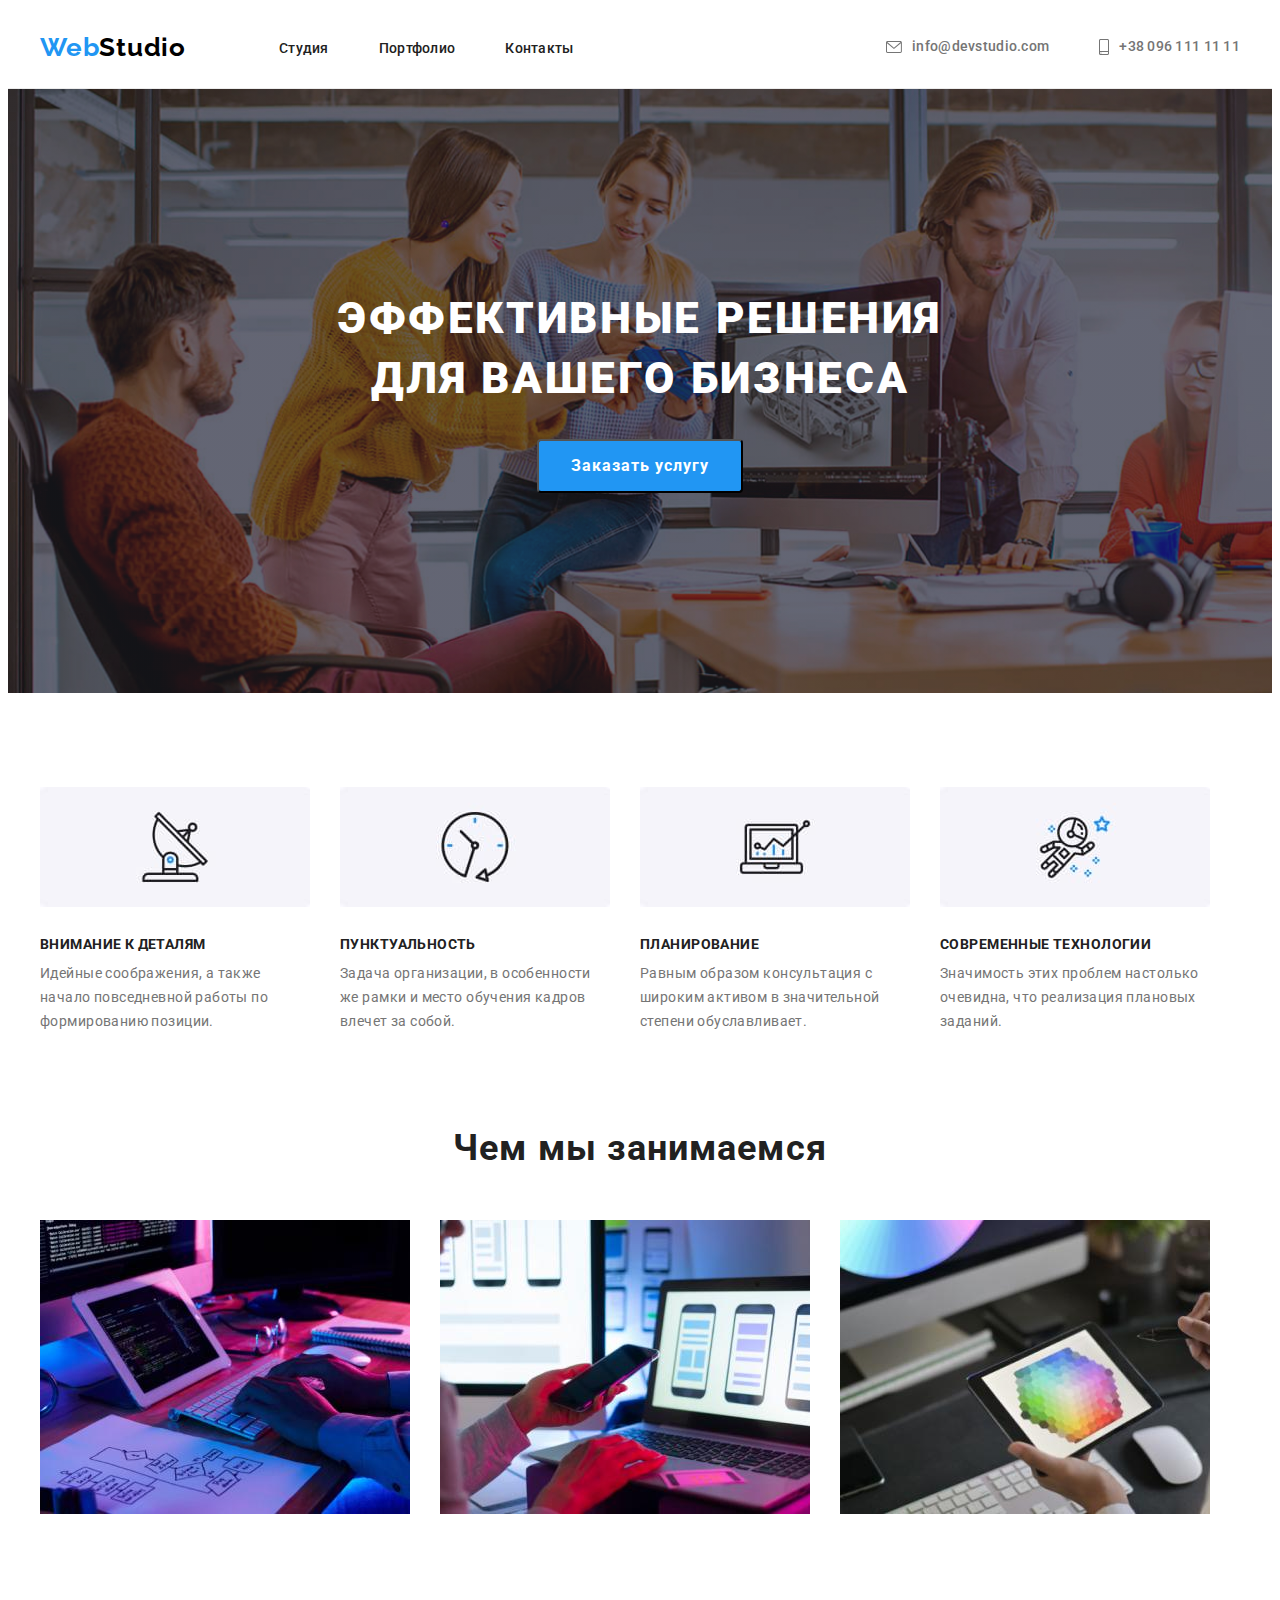
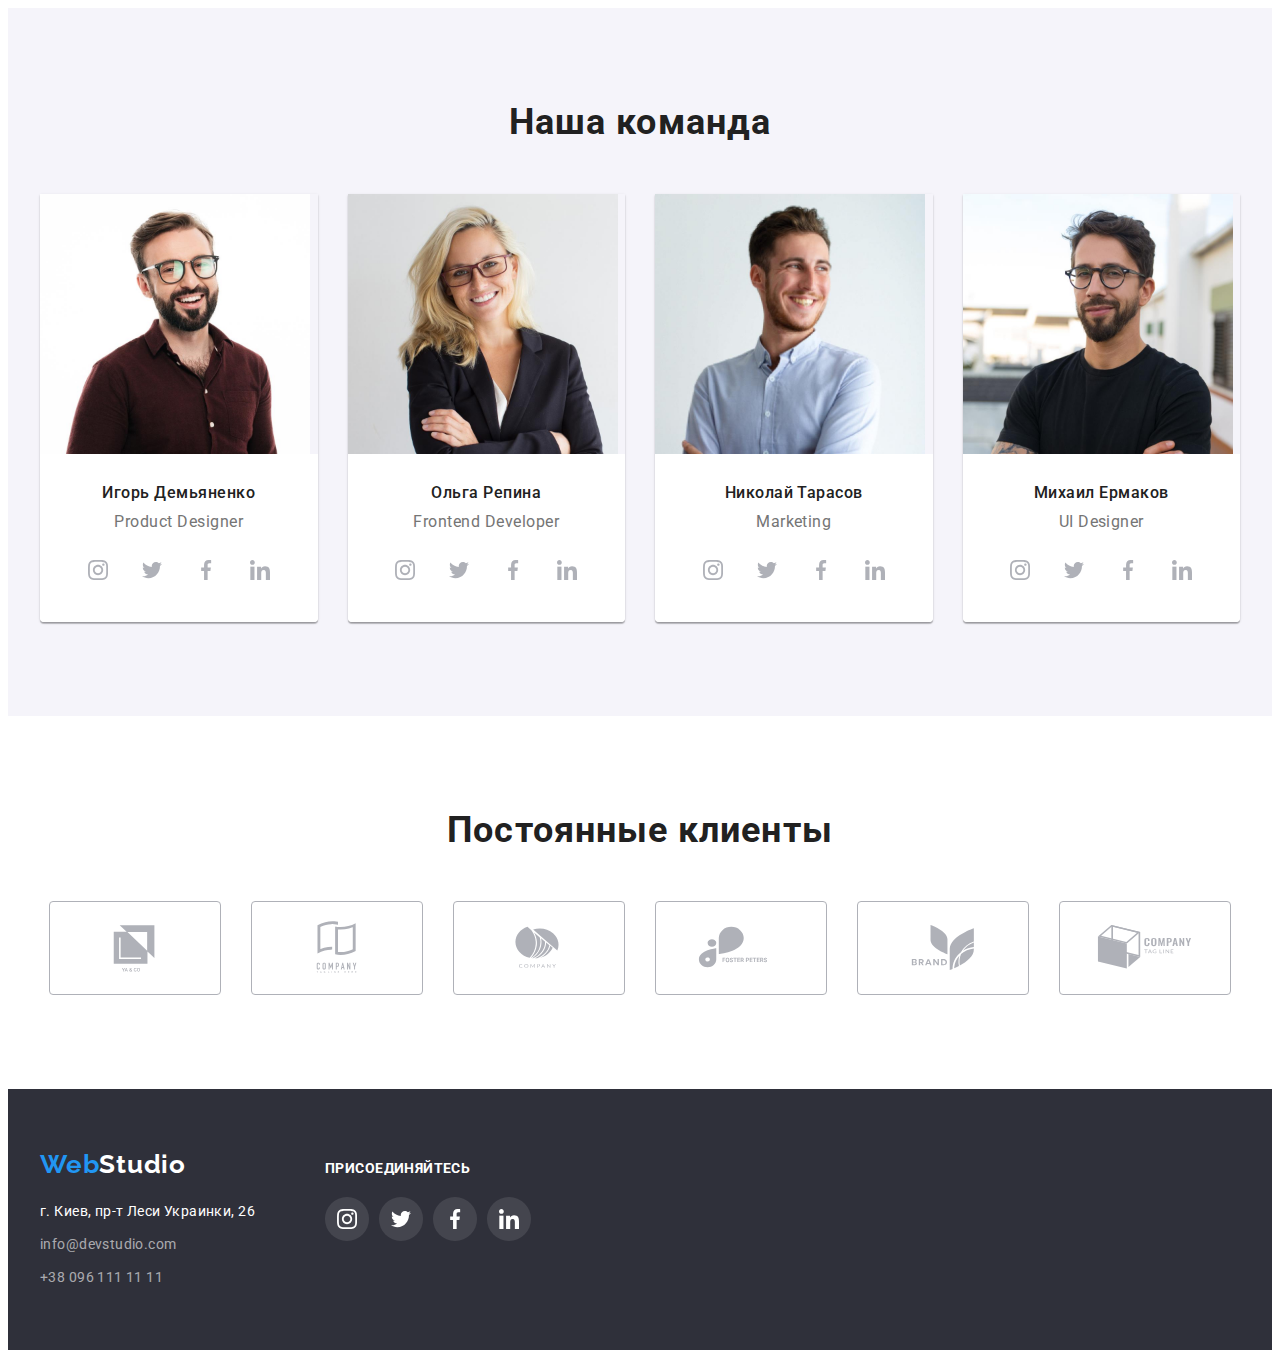
==== index.html @ 9d88af66 "hw5-start" ====
<!DOCTYPE html>
<html lang="ru">
<head>
    <meta charset="UTF-8">
    <meta http-equiv="X-UA-Compatible" content="IE=edge">
    <meta name="viewport" content="width=device-width, initial-scale=1.0">
    <link rel="preconnect" href="https://fonts.googleapis.com">
    <link rel="preconnect" href="https://fonts.gstatic.com" crossorigin>
    <link href="https://fonts.googleapis.com/css2?family=Raleway:wght@700&family=Roboto:wght@400;500;700;900&display=swap" rel="stylesheet">
    <link rel="stylesheet" href="https://cdnjs.cloudflare.com/ajax/libs/modern-normalize/1.1.0/modern-normalize.min.css" integrity="sha512-wpPYUAdjBVSE4KJnH1VR1HeZfpl1ub8YT/NKx4PuQ5NmX2tKuGu6U/JRp5y+Y8XG2tV+wKQpNHVUX03MfMFn9Q==" crossorigin="anonymous" referrerpolicy="no-referrer" />
    <link rel="stylesheet" href="./portfolio.html">
    <link rel="stylesheet" href="./css/style.css">
    <title>Document</title>
</head>
<body>
    <header class="header">
     <div class="container">
      <nav class="header-navigation">
        <a href="./index.html" class="header-logo link">Web<span class="header-logo-color">Studio</span></span></a>
        <ul class="header-list list">
            <li class="header-item"><a class="header-link link" href="./index.html">Студия</a></li>
            <li class="header-item"><a class="header-link link" href="./portfolio.html">Портфолио</a></li>
            <li class="header-item"><a class="header-link link" href="">Контакты</a></li>
        </ul>
        <div class="header-mail-tel">
        <a class="header-mail link" href="mailto:info@devstudio.com">
            <svg class="header-icon" width="16px" height="12px">
                               <use href="./images/icons.svg#icon-mail"></use>
                           </svg>info@devstudio.com</a>
        <a class="header-tel link" href="tel:+380961111111">
            <svg class="header-icon" width="10px" height="16px">
                               <use href="./images/icons.svg#icon-phone"></use>
                           </svg>+38 096 111 11 11</a>
        </div>
    </nav>   
     </div>   
    </header>
    <main>
        <section class="inform">
            <div class="container">
            <h1 class="inform-text">Эффективные решения для вашего бизнеса</h1>
            <button class="inform-botton" type="button">Заказать услугу</button>
            </div>       
        </section>
        <section class="text-content">
            <div class="container">
            <ul class="text-content-list list">
                <li class="text-content-item"><img src="./images/content1.jpg">
                    <h3 class="text-content-top">Внимание к деталям</h3>
                    <p class="text-content-text"> Идейные соображения, а также начало повседневной работы по формированию позиции.</p>
                </li>
            
                <li class="text-content-item"><img src="./images/content2.jpg">
                    <h3 class="text-content-top">Пунктуальность</h3>
                    <p class="text-content-text">Задача организации, в особенности же рамки и место обучения кадров влечет за собой.
                    </p>
                </li>
            
                <li class="text-content-item"><img src="./images/content3.jpg">
                    <h3 class="text-content-top">Планирование</h3>
                    <p class="text-content-text">Равным образом консультация с широким активом в значительной степени обуславливает.</p>
                </li>
            
                <li class="text-content-item"><img src="./images/content4.jpg">
                    <h3 class="text-content-top">Современные технологии</h3>
                    <p class="text-content-text">Значимость этих проблем настолько очевидна, что реализация плановых заданий.</p>

                </li>
            </ul>
            </div>
        </section>
        <section class="image">
            <div class="container">
            <h2 class="image-top">   Чем мы занимаемся </h2>
            <ul class="image-list list">
                <li class="image-item"><img src="./images/img.jpg" alt="картинка"  height="294" width="370" ></li>
                <li class="image-item"><img src="./images/img_1.jpg" alt="картинка" height="294" width="370"></li>
                <li class="image-item"><img src="./images/img_2.jpg" alt="картинка" height="294" width="370"></li>
            </ul>
            </div>
        </section>
        <section class="team">
            <div class="container">
            <h2 class="team-top">Наша команда</h2>
            <ul class="team-list list">
                <li class="team-item"><img class ="team-jpg" src="./images/team-1.jpg" alt="картинка" height="260" width="270">
                   <div class="team-item-border">
                    <p class="team-item-top">Игорь Демьяненко</p>
                   <p class="team-item-text">Product Designer</p>
                   <ul class="icons list">
                       <li class="icons-item"><a href="" class="icons-item-link">
                           <svg class="icons-item-icon" width="20px" height="20px">
                               <use href="./images/icons.svg#icon-instagram"></use>
                           </svg>
                       </a></li>
                       <li class="icons-item"><a href="" class="icons-item-link">
                           <svg class="icons-item-icon" width="20px" height="20px">
                               <use href="./images/icons.svg#icon-twitter"></use>
                           </svg>
                       </a></li>
                       <li class="icons-item"><a href="" class="icons-item-link">
                           <svg class="icons-item-icon" width="20px" height="20px">
                               <use href="./images/icons.svg#icon-facebook"></use>
                           </svg>
                       </a></li>
                       <li class="icons-item"><a href="" class="icons-item-link">
                           <svg class="icons-item-icon" width="20px" height="20px">
                               <use href="./images/icons.svg#icon-linkedin"></use>
                           </svg>
                       </a></li>
                   </ul>
                   </div>
                </li>
                <li class="team-item"><img class ="team-jpg" src="./images/team-2.jpg" alt="картинка" height="260" width="270">
                   <div class="team-item-border">
                    <p class="team-item-top">Ольга Репина</p>
                   <p class="team-item-text">Frontend Developer</p>
                   <ul class="icons list">
                       <li class="icons-item"><a href="" class="icons-item-link">
                           <svg class="icons-item-icon" width="20px" height="20px">
                               <use href="./images/icons.svg#icon-instagram"></use>
                           </svg>
                       </a></li>
                       <li class="icons-item"><a href="" class="icons-item-link">
                           <svg class="icons-item-icon" width="20px" height="20px">
                               <use href="./images/icons.svg#icon-twitter"></use>
                           </svg>
                       </a></li>
                       <li class="icons-item"><a href="" class="icons-item-link">
                           <svg class="icons-item-icon" width="20px" height="20px">
                               <use href="./images/icons.svg#icon-facebook"></use>
                           </svg>
                       </a></li>
                       <li class="icons-item"><a href="" class="icons-item-link">
                           <svg class="icons-item-icon" width="20px" height="20px">
                               <use href="./images/icons.svg#icon-linkedin"></use>
                           </svg>
                       </a></li>
                   </ul>
                   </div>
                </li>
                <li class="team-item"><img class ="team-jpg" src="./images/team-3.jpg" alt="картинка" height="260" width="270">
                  <div class="team-item-border">
                    <p class="team-item-top">Николай Тарасов</p>
                   <p class="team-item-text">Marketing</p>
                   <ul class="icons list">
                       <li class="icons-item"><a href="" class="icons-item-link">
                           <svg class="icons-item-icon" width="20px" height="20px">
                               <use href="./images/icons.svg#icon-instagram"></use>
                           </svg>
                       </a></li>
                       <li class="icons-item"><a href="" class="icons-item-link">
                           <svg class="icons-item-icon" width="20px" height="20px">
                               <use href="./images/icons.svg#icon-twitter"></use>
                           </svg>
                       </a></li>
                       <li class="icons-item"><a href="" class="icons-item-link">
                           <svg class="icons-item-icon" width="20px" height="20px">
                               <use href="./images/icons.svg#icon-facebook"></use>
                           </svg>
                       </a></li>
                       <li class="icons-item"><a href="" class="icons-item-link">
                           <svg class="icons-item-icon" width="20px" height="20px">
                               <use href="./images/icons.svg#icon-linkedin"></use>
                           </svg>
                       </a></li>
                   </ul>
                   </div>
                </li>
                <li class="team-item"><img class ="team-jpg" src="./images/team-4.jpg" alt="картинка" height="260" width="270">
                   <div class="team-item-border">
                    <p class="team-item-top">Михаил Ермаков</p>
                   <p class="team-item-text">UI Designer</p>
                   <ul class="icons list">
                       <li class="icons-item"><a href="" class="icons-item-link">
                           <svg class="icons-item-icon" width="20px" height="20px">
                               <use href="./images/icons.svg#icon-instagram"></use>
                           </svg>
                       </a></li>
                       <li class="icons-item"><a href="" class="icons-item-link">
                           <svg class="icons-item-icon" width="20px" height="20px">
                               <use href="./images/icons.svg#icon-twitter"></use>
                           </svg>
                       </a></li>
                       <li class="icons-item"><a href="" class="icons-item-link">
                           <svg class="icons-item-icon" width="20px" height="20px">
                               <use href="./images/icons.svg#icon-facebook"></use>
                           </svg>
                       </a></li>
                       <li class="icons-item"><a href="" class="icons-item-link">
                           <svg class="icons-item-icon" width="20px" height="20px">
                               <use href="./images/icons.svg#icon-linkedin"></use>
                           </svg>
                       </a></li>
                   </ul>
                   </div>
                </li>
            </ul>
            </div>
        </section>
        <section class="client">
            <div class="container">
                <h1 class="client-top">Постоянные клиенты</h1>
                <ul class=" client-list">
                    <li class="client-item list"><a href="" class="client-item-link">
                        <svg class="client-item-icon" width="106px" height="60px">
                               <use href="./images/icons.svg#icon-Logo-1"></use>
                           </svg>
                    </a>
                    </li>
                    <li class="client-item list"><a href="" class="client-item-link">
                        <svg class="client-item-icon" width="106px" height="60px">
                               <use href="./images/icons.svg#icon-Logo-2"></use>
                           </svg>
                    </a>
                    </li>
                    <li class="client-item list"><a href="" class="client-item-link">
                        <svg class="client-item-icon" width="106px" height="60px">
                               <use href="./images/icons.svg#icon-Logo-3"></use>
                           </svg>
                    </a>
                    </li>
                    <li class="client-item list"><a href="" class="client-item-link">
                        <svg class="client-item-icon" width="106px" height="60px">
                               <use href="./images/icons.svg#icon-Logo-4"></use>
                           </svg>
                    </a>
                    </li>
                    <li class="client-item list"><a href="" class="client-item-link">
                        <svg class="client-item-icon" width="106px" height="60px">
                               <use href="./images/icons.svg#icon-Logo-5"></use>
                           </svg>
                    </a>
                    </li>
                    <li class="client-item list"><a href="" class="client-item-link">
                        <svg class="client-item-icon" width="106px" height="60px">
                               <use href="./images/icons.svg#icon-Logo-6"></use>
                           </svg>
                    </a>
                    </li>
                </ul>
            </div>
        </section>

    </main>
    <footer class="footer-adress">
        <div class="container">
            <div class="footer-navigation">
            <div class="footer-navigation-item">
            <a href="./index.html" class="footer-logo link" >Web<span class="logo-color">Studio</span></a>
            <address>
                <ul class="footer-adress-list list">
                    <li class="footer-contact"><a class="footer-map link" href="https://goo.gl/maps/HKhbph1XPSzT5EP38">г. Киев, пр-т Леси Украинки, 26</a></li>
                    <li class="footer-contact"><a class="footer-mail link" href="mailto:info@devstudio.com">info@devstudio.com</a></li>
                    <li class="footer-contact"><a class="footer-tel link" href="tel:+380961111111">+38 096 111 11 11</a></li>
                </ul>
            </address>
        </div>
            <div class="footer-navigation-item">
                <p class="footer-navigation-text">ПРИСОЕДИНЯЙТЕСЬ</p>
                <ul class="footer-icon list">
               <li class="footer-icons-item"><a href="" class="footer-item-link">
                           <svg class="footer-item-icon" width="20px" height="20px">
                               <use href="./images/icons.svg#icon-instagram"></use>
                           </svg>
                       </a></li>
                <li class="footer-icons-item"><a href="" class="footer-item-link">
                           <svg class="footer-item-icon" width="20px" height="20px">
                               <use href="./images/icons.svg#icon-twitter"></use>
                           </svg>
                       </a></li>
                <li class="footer-icons-item"><a href="" class="footer-item-link">
                           <svg class="footer-item-icon" width="20px" height="20px">
                               <use href="./images/icons.svg#icon-facebook"></use>
                           </svg>
                       </a></li>
                <li class="footer-icons-item"><a href="" class="footer-item-link">
                           <svg class="footer-item-icon" width="20px" height="20px">
                               <use href="./images/icons.svg#icon-linkedin"></use>
                           </svg>
                       </a></li>                     
               </ul>
            </div>
            </div>
        </div>
    </footer>

</body>
</html>
---- css/style.css ----
:root {
  --headerc: #212121;
  --main-titlec: #ffffff;
  --bottomc: #2196f3;
  --second-bottomc: #ffffff;
  --accentc: #2196f3;
}

body {
  font-family: Roboto, sans-serif;
}

p,
h1,
h2,
h3,
h4,
h5,
h6 {
  margin: 0;
}

ul,
ol {
  margin: 0;
  padding-left: 0;
}

button {
  cursor: pointer;
}

.container {
  width: 1200px;
  padding-left: 15px;
  padding-right: 15px;
  margin: 0 auto;
}

.link {
  text-decoration: none;
}

.list {
  list-style: none;
}

img {
  display: block;
}

.visually-hidden {
  position: absolute;
  white-space: nowrap;
  width: 1px;
  height: 1px;
  overflow: hidden;
  border: 0;
  padding: 0;
  clip: rect(0 0 0 0);
  clip-path: inset(50%);
  margin: -1px;
}

/*-----------------HEADER-----------------*/

.header {
  padding-top: 24px;
  padding-bottom: 25px;

  border-bottom: 1px solid #ececec;
}

.header-list {
  display: flex;
}

.header-item:not(:last-child) {
  margin-right: 50px;
}

.header .container .header-navigation {
  display: flex;
  align-items: center;
}

.header-mail-tel {
  margin-left: auto;
  display: flex;
}

.header-icon {
  margin-right: 10px;
}

.header-logo {
  margin-right: 93px;
  font-family: Raleway;
  font-weight: 700;
  font-size: 26px;
  line-height: 1.19;
  letter-spacing: 0.03em;
  color: var(--bottomc);
}

.header-link {
  font-weight: 500;
  font-size: 14px;
  line-height: 1.14;
  letter-spacing: 0.02em;
  color: #212121;
}

.header-link:hover {
  color: var(--accentc);
}

.header-link:focus {
  color: var(--accentc);
}

.header-mail {
  display: flex;
  align-items: center;
  font-weight: 500;
  font-size: 14px;
  line-height: 1.14;
  letter-spacing: 0.02em;
  color: #757575;
  fill: currentColor;
}

.header-mail:hover {
  color: var(--accentc);
}

.header-mail:focus {
  color: var(--accentc);
}

.header-tel {
  margin-left: 50px;
  font-weight: 500;
  font-size: 14px;
  line-height: 1.14;
  letter-spacing: 0.02em;
  display: flex;
  color: #757575;
  fill: currentColor;
}

.header-tel:hover {
  color: var(--accentc);
}

.header-tel:focus {
  color: var(--accentc);
}

.header-logo-color {
  color: black;
}

/*-----------------INFORM------------------*/

.inform {
  max-width: 1600px;
  margin: 0 auto;
  padding-top: 200px;
  padding-bottom: 200px;
  background-color: #c4c4c4c4;
  background-image: linear-gradient(
      rgba(47, 48, 58, 0.4),
      rgba(47, 48, 58, 0.4)
    ),
    url(../images/bg_img.jpg);
  background-repeat: no-repeat;
  background-size: cover;
}

.inform-text {
  margin: 0 auto;
  max-width: 696px;
  margin-bottom: 30px;
  font-family: "Roboto";
  font-style: normal;
  font-weight: 900;
  font-size: 44px;
  line-height: 1.36;
  text-align: center;
  letter-spacing: 0.06em;
  text-transform: uppercase;
  color: var(--main-titlec);
}

.inform-botton {
  margin: 0 auto;
  display: block;
  border-radius: 4px;
  padding: 10px 32px;
  font-family: inherit;
  font-weight: 700;
  font-size: 16px;
  line-height: 1.87;
  cursor: pointer;
  display: flex;
  align-items: center;
  text-align: center;
  letter-spacing: 0.06em;
  background-color: var(--bottomc);
  color: var(--second-bottomc);
}

/*---------------------TEXT-CONTENT----------*/

.text-content {
  padding-top: 94px;
  padding-bottom: 94px;
}

.text-content-list {
  display: flex;
}

.text-content-item:not(:last-child) {
  margin-right: 30px;
}

.text-content-top {
  margin-top: 30px;
  margin-bottom: 10px;
  font-weight: 700;
  font-size: 14px;
  line-height: 1.14;
  letter-spacing: 0.03em;
  text-transform: uppercase;
  color: #212121;
}
.text-content-text {
  max-width: 270px;
  font-weight: 400;
  font-size: 14px;
  line-height: 1.71;
  letter-spacing: 0.03em;
  color: #757575;
}

/*---------------IMAGE-----------------------*/

.image {
  padding-bottom: 94px;
}

.image-list {
  display: flex;
}

.image-top {
  margin-bottom: 50px;
  font-weight: 700;
  font-size: 36px;
  line-height: 1.16;
  text-align: center;
  letter-spacing: 0.03em;
  color: #212121;
}

.image-item:not(:last-child) {
  margin-right: 30px;
}

/*-----------------TEAM-----------------------*/

.team {
  padding-top: 94px;
  padding-bottom: 94px;
  background-color: #f5f4fa;
}

.team-list {
  display: flex;
  margin-left: -30px;
}

.team-item-top {
  margin-bottom: 10px;
  font-weight: 500;
  font-size: 16px;
  line-height: 1.18;
  text-align: center;
  letter-spacing: 0.03em;
  color: #212121;
}

.team-top {
  margin-bottom: 50px;
  font-weight: 700;
  font-size: 36px;
  line-height: 1.16;
  text-align: center;
  letter-spacing: 0.03em;
  color: #212121;
}

.team-item {
  width: calc(100% / 4 - 30px);
  margin-left: 30px;
  box-shadow: 0px 1px 3px rgba(0, 0, 0, 0.12), 0px 1px 1px rgba(0, 0, 0, 0.14),
    0px 2px 1px rgba(0, 0, 0, 0.2);
  border-radius: 0px 0px 4px 4px;
}

.team-item-border {
  background-color: #ffffff;
  padding-bottom: 30px;
  padding-top: 30px;
  border-radius: 0px 0px 4px 4px;
}

.team-item-text {
  font-weight: 400;
  font-size: 16px;
  line-height: 1.18;
  text-align: center;
  letter-spacing: 0.03em;
  color: #757575;
  margin-bottom: 16px;
}

.icons {
  display: flex;
  justify-content: center;
}

.icons-item-link {
  width: 44px;
  height: 44px;
  background-color: #ffffff;
  border-radius: 50%;
  display: flex;
  justify-content: center;
  align-items: center;
  fill: #afb1b8;
}

.icons-item-link:hover {
  background-color: #2196f3;
  fill: #ffffff;
}

.icons-item-link:focus {
  background-color: #2196f3;
  fill: #ffffff;
}

.icons-item:not(:first-child) {
  margin-left: 10px;
}

/*-------------------NAVIGATION------------------*/

.navigation {
  padding-top: 94px;
  padding-bottom: 94px;
}

.image-content {
  margin-top: 50px;
}

.image-content-top {
  margin-bottom: 4px;
}

.navigation-button {
  padding: 6px 22px;
  font-family: "Roboto";
  font-style: normal;
  font-weight: 500;
  font-size: 16px;
  line-height: 1.62;
  text-align: center;
  letter-spacing: 0.03em;
  background: #f5f4fa;
  border-radius: 4px;
  cursor: pointer;
  border-color: transparent;
}

.navigation-button:hover {
  color: var(--second-bottomc);
  background-color: var(--bottomc);
  box-shadow: 0px 3px 1px rgba(0, 0, 0, 0.1), 0px 1px 2px rgba(0, 0, 0, 0.08),
    0px 2px 2px rgba(0, 0, 0, 0.12);
  border-radius: 4px;
}

.navigation-button:focus {
  color: var(--second-bottomc);
  background-color: var(--bottomc);
}

.navigation-list {
  display: flex;
  justify-content: center;
}

.navigation-item:not(:last-child) {
  margin-right: 8px;
}

/*----------------IMAGE-CONTENT---------------*/

.image-content-top {
  font-weight: 700;
  font-size: 18px;
  line-height: 2;
  letter-spacing: 0.06em;
  color: #212121;
}

.image-content-text {
  font-weight: 400;
  font-size: 16px;
  line-height: 1.88;
  letter-spacing: 0.03em;
  color: #757575;
}

.image-content-list {
  display: flex;
  flex-wrap: wrap;
  margin-left: -30px;
  margin-bottom: -30px;
}

.image-content-item {
  width: calc(100% / 3 - 30px);
  margin-left: 30px;
  margin-bottom: 30px;
}

.image-boreder {
  padding: 20px;
  background: #ffffff;
  border: 1px solid #eeeeee;
  box-sizing: border-box;
}

.image-content-item:hover {
  box-shadow: 0px 1px 1px rgba(0, 0, 0, 0.12), 0px 4px 4px rgba(0, 0, 0, 0.06),
    1px 4px 6px rgba(0, 0, 0, 0.16);
}

/*---------------CLIENT-------------------------*/

.client {
  padding-top: 94px;
  padding-bottom: 94px;
}
.client-top {
  font-weight: 700;
  font-size: 36px;
  line-height: 1.16;
  text-align: center;
  letter-spacing: 0.03em;
  color: #212121;
  margin-bottom: 50px;
}

.client-list {
  display: flex;
  justify-content: center;
}

.client-item-link {
  border: 1px solid #afb1b8;
  border-radius: 4px;
  width: 170px;
  height: 92px;
  display: flex;
  justify-content: center;
  align-items: center;
  fill: #afb1b8;
}

.client-item:not(:last-child) {
  margin-right: 30px;
}

.client-item-link:hover {
  fill: #2196f3;
  border-color: #2196f3;
}

.client-item-link:focus {
  fill: #2196f3;
  border-color: #2196f3;
}
/*---------------FOOTER------------------*/

.footer-adress {
  margin: 0 auto;
  padding-top: 60px;
  padding-bottom: 60px;
  width: 100%;
  left: 0px;
  top: 1628px;
  background: #2f303a;
}

.footer-adress-list {
  margin-top: 20px;
}

.footer-logo {
  font-family: Raleway;
  font-weight: 700;
  font-size: 26px;
  line-height: 1.19;
  letter-spacing: 0.03em;
  color: #2196f3;
}

.footer-map {
  font-style: normal;
  font-size: 14px;
  line-height: 1.71;
  letter-spacing: 0.03em;
  color: #ffffff;
}

.footer-mail {
  font-style: normal;
  font-size: 14px;
  line-height: 1.71;
  letter-spacing: 0.03em;
  color: rgba(255, 255, 255, 0.6);
}

.footer-tel {
  font-style: normal;
  font-size: 14px;
  line-height: 1.71;
  letter-spacing: 0.03em;
  color: rgba(255, 255, 255, 0.6);
}

.footer-contact:not(:last-child) {
  margin-bottom: 9px;
}

.footer-map:hover {
  color: var(--accentc);
}

.footer-map:focus {
  color: var(--accentc);
}

.footer-mail:hover {
  color: var(--accentc);
}

.footer-mail:focus {
  color: var(--accentc);
}

.footer-tel:hover {
  color: var(--accentc);
}

.footer-tel:focus {
  color: var(--accentc);
}

.logo-color {
  color: #ffffff;
}

.footer-navigation {
  display: flex;
}

.footer-navigation-item:not(:last-child) {
  margin-right: 70px;
}

.footer-navigation-text {
  margin-top: 12px;
  font-weight: 700;
  font-size: 14px;
  line-height: 1.14;
  letter-spacing: 0.03em;
  text-transform: uppercase;
  margin-bottom: 20px;
  color: #ffffff;
}

.footer-icon {
  display: flex;
}

.footer-icons-item:not(:last-child) {
  margin-right: 10px;
}
.footer-item-link {
  width: 44px;
  height: 44px;
  background-image: linear-gradient(
    rgba(255, 255, 255, 0.1),
    rgba(255, 255, 255, 0.1)
  );
  border-radius: 50%;
  display: flex;
  justify-content: center;
  align-items: center;
  fill: #ffffff;
}

.footer-icons-item {
  border-radius: 50%;
}

.footer-item-link:hover {
  background-color: #2196f3;
}

.footer-item-link:focus {
  background-color: #2196f3;
}
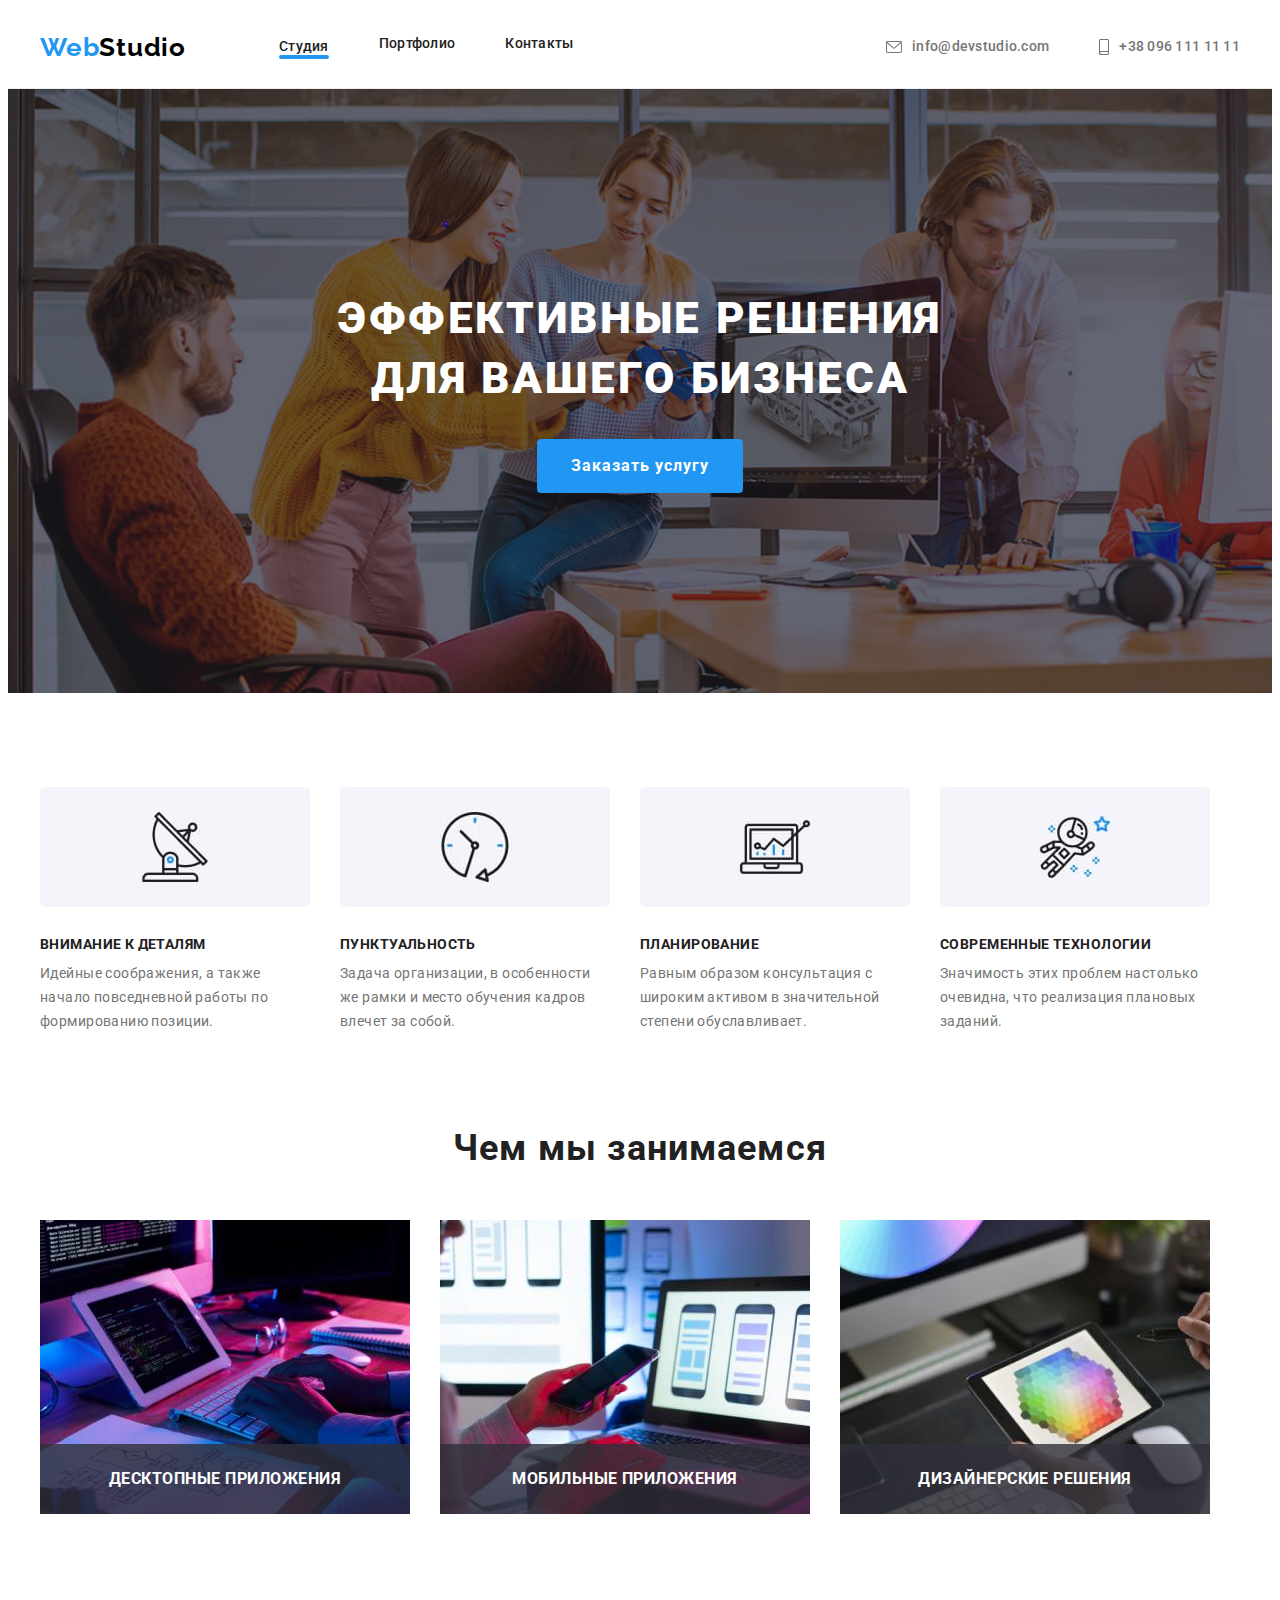
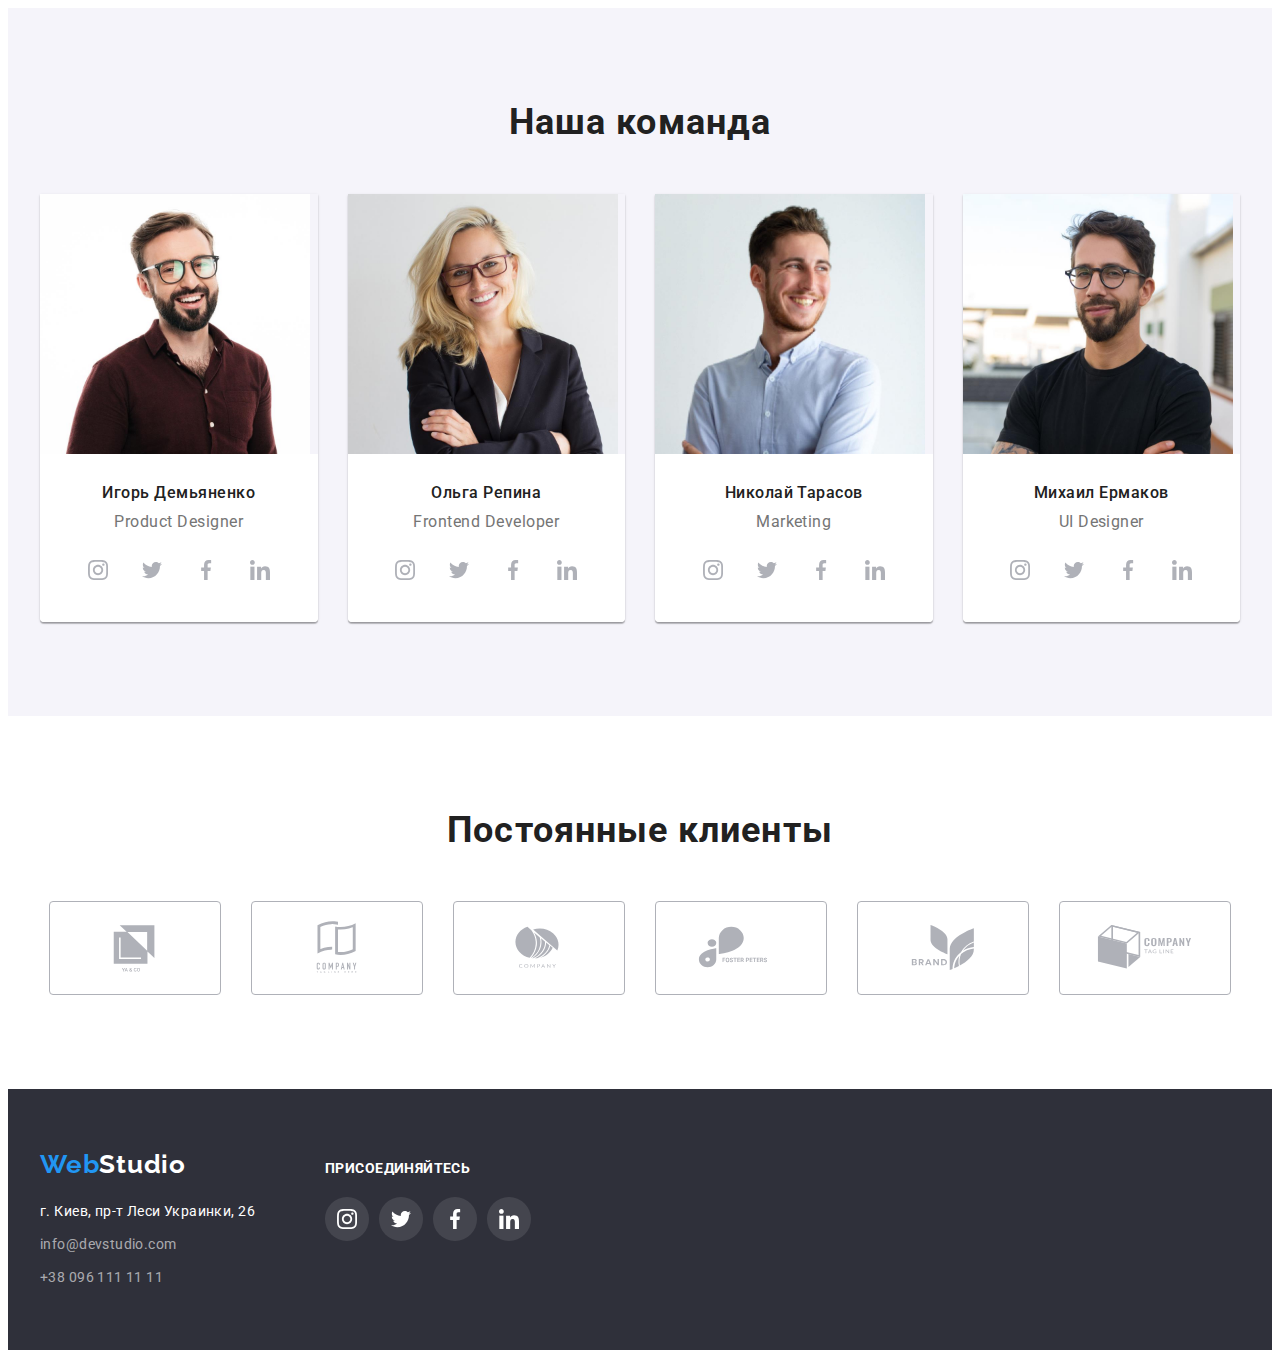
==== commit 27543118: "without header decoraation" ====
--- a/index.html
+++ b/index.html
@@ -18,7 +18,7 @@
       <nav class="header-navigation">
         <a href="./index.html" class="header-logo link">Web<span class="header-logo-color">Studio</span></span></a>
         <ul class="header-list list">
-            <li class="header-item"><a class="header-link link" href="./index.html">Студия</a></li>
+            <li class="header-item"><div class="header-decoration"><a class="header-link link" href="./index.html">Студия</div></a></li>
             <li class="header-item"><a class="header-link link" href="./portfolio.html">Портфолио</a></li>
             <li class="header-item"><a class="header-link link" href="">Контакты</a></li>
         </ul>
@@ -39,7 +39,7 @@
         <section class="inform">
             <div class="container">
             <h1 class="inform-text">Эффективные решения для вашего бизнеса</h1>
-            <button class="inform-botton" type="button">Заказать услугу</button>
+            <button class="inform-botton" type="button" data-modal-open>Заказать услугу</button>
             </div>       
         </section>
         <section class="text-content">
@@ -73,9 +73,9 @@
             <div class="container">
             <h2 class="image-top">   Чем мы занимаемся </h2>
             <ul class="image-list list">
-                <li class="image-item"><img src="./images/img.jpg" alt="картинка"  height="294" width="370" ></li>
-                <li class="image-item"><img src="./images/img_1.jpg" alt="картинка" height="294" width="370"></li>
-                <li class="image-item"><img src="./images/img_2.jpg" alt="картинка" height="294" width="370"></li>
+                <li class="image-item"><div class="image-top-wrap"><img src="./images/img.jpg" alt="картинка"  height="294" width="370" ><p class="image-list-text">Десктопные приложения</p></div></li>
+                <li class="image-item"><div class="image-top-wrap"><img src="./images/img_1.jpg" alt="картинка"  height="294" width="370" ><p class="image-list-text">Мобильные приложения</p></div></li>
+                <li class="image-item"><div class="image-top-wrap"><img src="./images/img_2.jpg" alt="картинка"  height="294" width="370" ><p class="image-list-text">Дизайнерские решения</p></div></li>
             </ul>
             </div>
         </section>
@@ -284,6 +284,13 @@
             </div>
         </div>
     </footer>
-
+    <div class="backdrop is-hidden" data-modal>
+        <div class="modal">
+            <button type="button" class="modal-button" data-modal-close><svg class="modal-icon" width="30px" height="30px">
+                               <use href="./images/icons.svg#icon-close"></use>
+                           </svg></button>
+        </div>
+    </div>
+  <script src="./js/modal.js"></script>
 </body>
 </html>--- a/css/style.css
+++ b/css/style.css
@@ -67,12 +67,25 @@
 .header {
   padding-top: 24px;
   padding-bottom: 25px;
-
   border-bottom: 1px solid #ececec;
 }
 
 .header-list {
   display: flex;
+}
+
+.header-item {
+  display: flex;
+}
+
+.header-decoration::after {
+  content: "";
+  display: flex;
+
+  background: #2196f3;
+  width: 100%;
+  height: 4px;
+  border-radius: 2px;
 }
 
 .header-item:not(:last-child) {
@@ -109,6 +122,8 @@
   line-height: 1.14;
   letter-spacing: 0.02em;
   color: #212121;
+  transition: color 250ms;
+  transition-timing-function: cubic-bezier(0.4, 0, 0.2, 1);
 }
 
 .header-link:hover {
@@ -128,6 +143,8 @@
   letter-spacing: 0.02em;
   color: #757575;
   fill: currentColor;
+  transition: color 250ms;
+  transition-timing-function: cubic-bezier(0.4, 0, 0.2, 1);
 }
 
 .header-mail:hover {
@@ -147,6 +164,8 @@
   display: flex;
   color: #757575;
   fill: currentColor;
+  transition: color 250ms;
+  transition-timing-function: cubic-bezier(0.4, 0, 0.2, 1);
 }
 
 .header-tel:hover {
@@ -195,8 +214,8 @@
 
 .inform-botton {
   margin: 0 auto;
-  display: block;
   border-radius: 4px;
+  border-color: transparent;
   padding: 10px 32px;
   font-family: inherit;
   font-weight: 700;
@@ -253,6 +272,24 @@
 
 .image-list {
   display: flex;
+}
+
+.image-top-wrap {
+  position: relative;
+}
+
+.image-list-text {
+  position: absolute;
+  background-color: rgba(47, 48, 58, 0.8);
+  bottom: 0%;
+  color: #ffffff;
+  display: flex;
+  justify-content: center;
+  font-weight: 700;
+  text-transform: uppercase;
+  letter-spacing: 0.03em;
+  line-height: 70px;
+  width: 100%;
 }
 
 .image-top {
@@ -341,6 +378,8 @@
   justify-content: center;
   align-items: center;
   fill: #afb1b8;
+  transition: fill 250ms, background-color 250ms;
+  transition-timing-function: cubic-bezier(0.4, 0, 0.2, 1);
 }
 
 .icons-item-link:hover {
@@ -362,14 +401,6 @@
 .navigation {
   padding-top: 94px;
   padding-bottom: 94px;
-}
-
-.image-content {
-  margin-top: 50px;
-}
-
-.image-content-top {
-  margin-bottom: 4px;
 }
 
 .navigation-button {
@@ -385,6 +416,8 @@
   border-radius: 4px;
   cursor: pointer;
   border-color: transparent;
+  transition: color 250ms, background-color 250ms, box-shadow 250ms;
+  transition-timing-function: cubic-bezier(0.4, 0, 0.2, 1);
 }
 
 .navigation-button:hover {
@@ -411,6 +444,14 @@
 
 /*----------------IMAGE-CONTENT---------------*/
 
+.image-content {
+  margin-top: 50px;
+}
+
+.image-content-top {
+  margin-bottom: 4px;
+}
+
 .image-content-top {
   font-weight: 700;
   font-size: 18px;
@@ -438,6 +479,33 @@
   width: calc(100% / 3 - 30px);
   margin-left: 30px;
   margin-bottom: 30px;
+  transition: box-shadow 250ms;
+  transition-timing-function: cubic-bezier(0.4, 0, 0.2, 1);
+}
+
+.image-content-item:hover .image-animation-text {
+  transform: translateY(0);
+}
+
+.image-animation {
+  position: relative;
+  overflow: hidden;
+}
+
+.image-animation-text {
+  position: absolute;
+  top: 0%;
+  background: rgba(33, 150, 243, 0.9);
+  display: flex;
+
+  align-items: center;
+  padding: 63px 24px;
+  line-height: 1.56;
+  letter-spacing: 0.03em;
+  color: #ffffff;
+  height: 100%;
+  transform: translateY(100%);
+  transition: transform 250ms;
 }
 
 .image-boreder {
@@ -482,6 +550,8 @@
   justify-content: center;
   align-items: center;
   fill: #afb1b8;
+  transition: fill 250ms, border-color 250ms;
+  transition-timing-function: cubic-bezier(0.4, 0, 0.2, 1);
 }
 
 .client-item:not(:last-child) {
@@ -528,6 +598,8 @@
   line-height: 1.71;
   letter-spacing: 0.03em;
   color: #ffffff;
+  transition: color 250ms;
+  transition-timing-function: cubic-bezier(0.4, 0, 0.2, 1);
 }
 
 .footer-mail {
@@ -536,6 +608,8 @@
   line-height: 1.71;
   letter-spacing: 0.03em;
   color: rgba(255, 255, 255, 0.6);
+  transition: color 250ms;
+  transition-timing-function: cubic-bezier(0.4, 0, 0.2, 1);
 }
 
 .footer-tel {
@@ -544,6 +618,8 @@
   line-height: 1.71;
   letter-spacing: 0.03em;
   color: rgba(255, 255, 255, 0.6);
+  transition: color 250ms;
+  transition-timing-function: cubic-bezier(0.4, 0, 0.2, 1);
 }
 
 .footer-contact:not(:last-child) {
@@ -616,6 +692,8 @@
   justify-content: center;
   align-items: center;
   fill: #ffffff;
+  transition: background-color 250ms;
+  transition-timing-function: cubic-bezier(0.4, 0, 0.2, 1);
 }
 
 .footer-icons-item {
@@ -629,3 +707,50 @@
 .footer-item-link:focus {
   background-color: #2196f3;
 }
+
+.backdrop {
+  width: 100%;
+  height: 100%;
+  position: fixed;
+  top: 0%;
+  background-color: rgba(0, 0, 0, 0.2);
+  display: flex;
+  justify-content: center;
+  align-items: center;
+  transition: opacity 250ms, visibility 250ms;
+}
+
+.backdrop.is-hidden .modal {
+  transform: scale(0) rotate(-290deg);
+}
+.modal {
+  width: 528px;
+  height: 581px;
+  background: #ffffff;
+  box-shadow: 0px 1px 3px rgba(0, 0, 0, 0.12), 0px 1px 1px rgba(0, 0, 0, 0.14),
+    0px 2px 1px rgba(0, 0, 0, 0.2);
+  border-radius: 4px;
+  position: absolute;
+  transition: transform 250ms;
+  transform: skale(1) rotate(0);
+}
+
+.modal-button {
+  background-color: #ffffff;
+  border-radius: 50%;
+  width: 30px;
+  height: 30px;
+  border: 1px solid rgba(0, 0, 0, 0.1);
+  position: absolute;
+  top: 8px;
+  right: 8px;
+  display: flex;
+  justify-self: center;
+  align-items: center;
+}
+
+.is-hidden {
+  opacity: 0;
+  pointer-events: none;
+  visibility: hidden;
+}
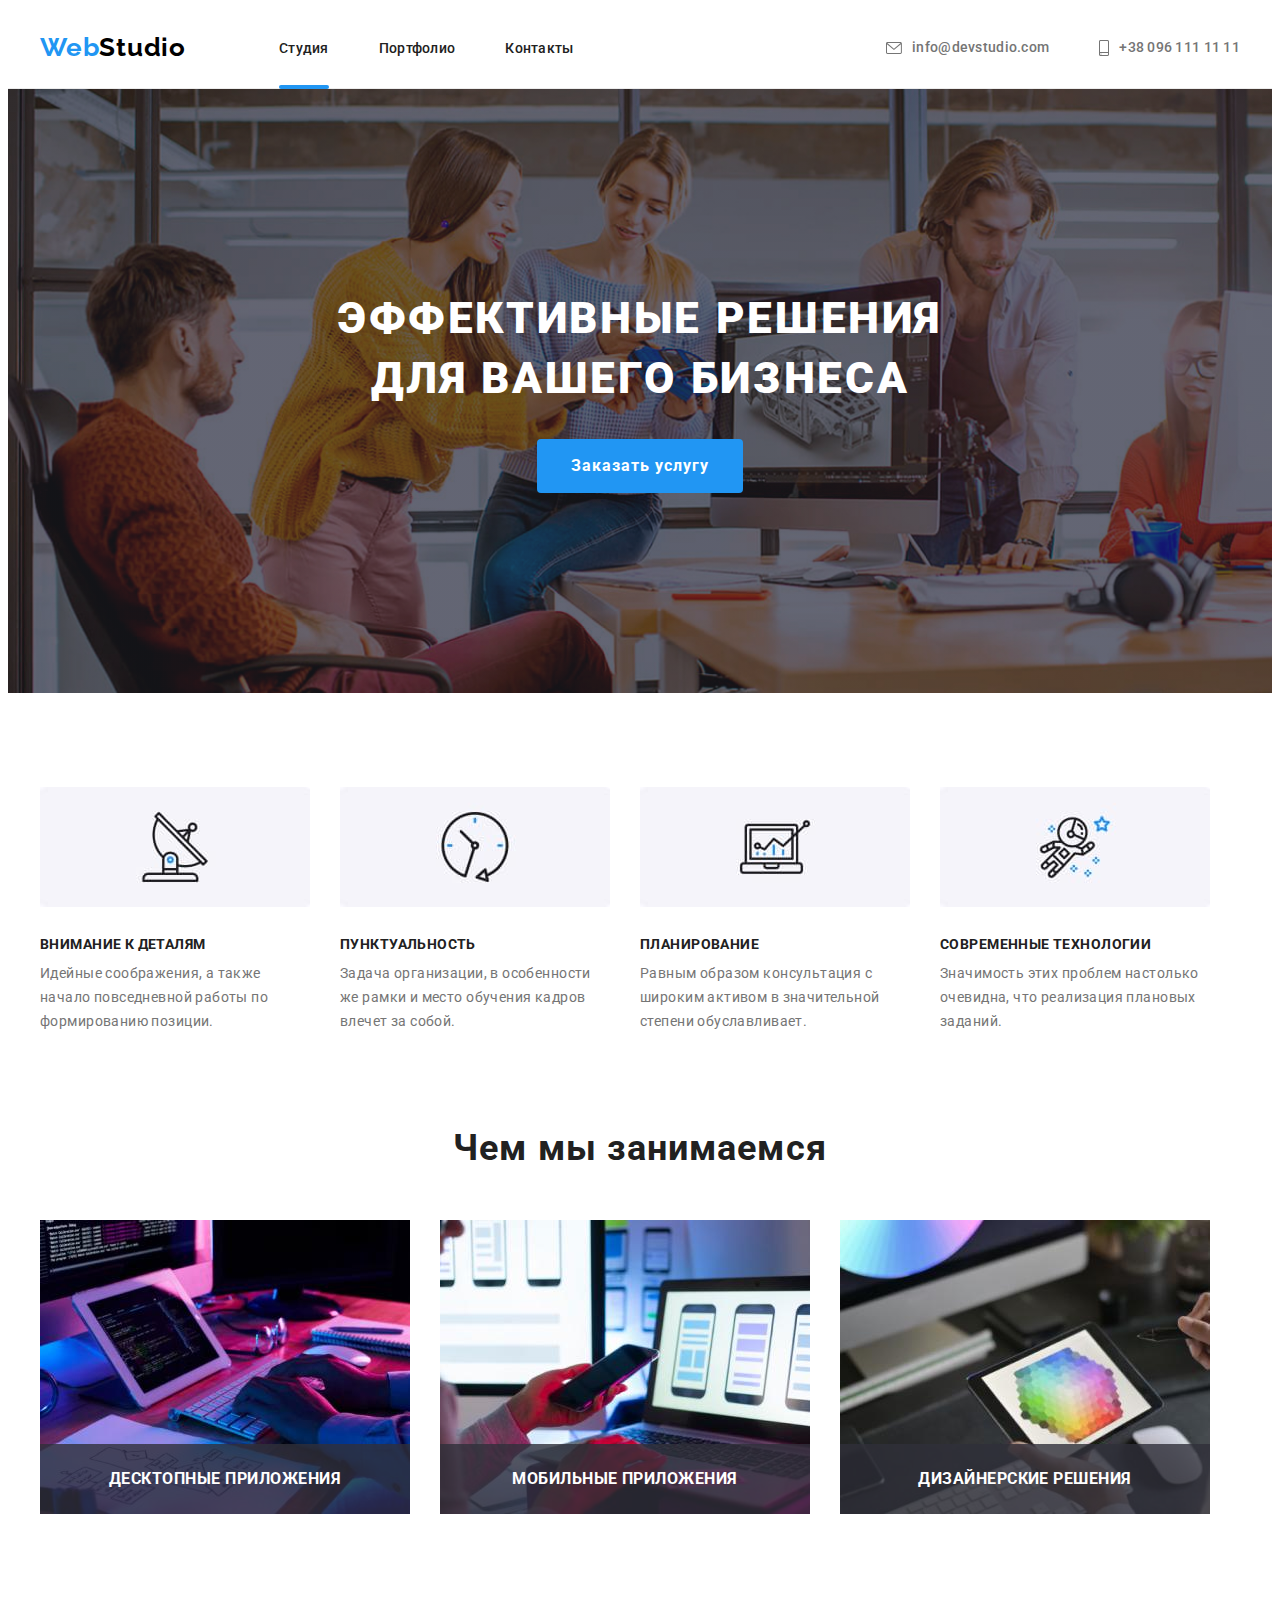
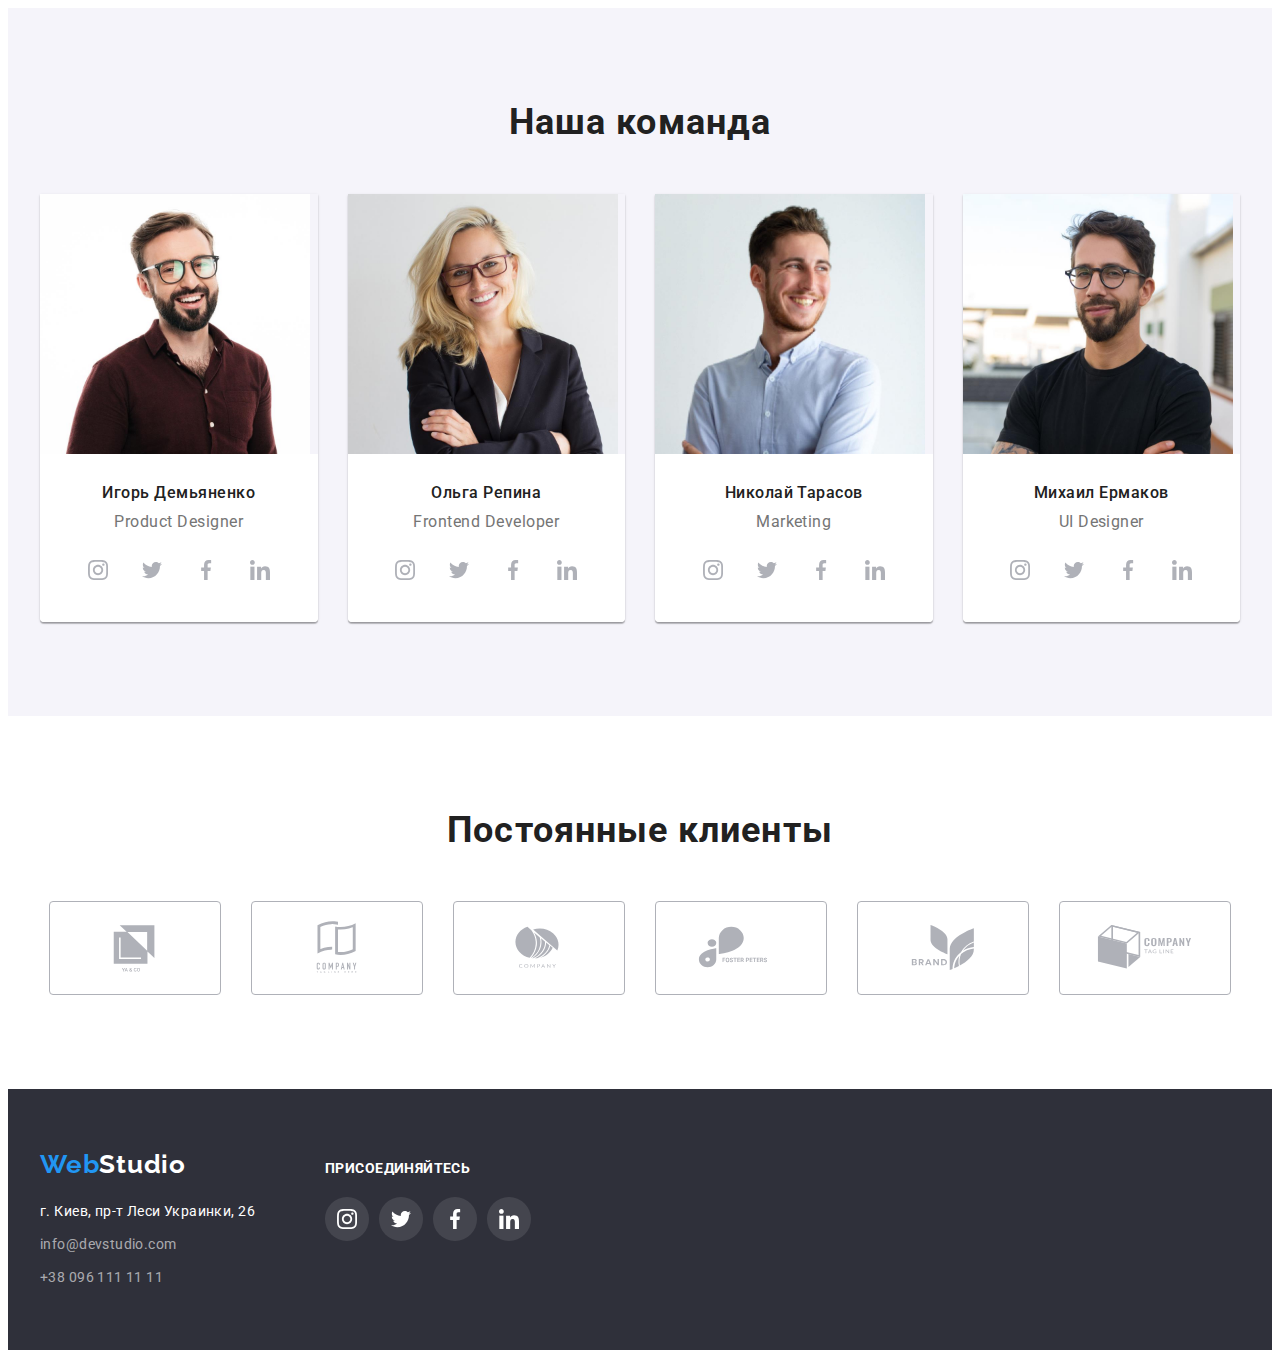
==== commit a6d57a4f: "hw5-done." ====
--- a/index.html
+++ b/index.html
@@ -18,7 +18,7 @@
       <nav class="header-navigation">
         <a href="./index.html" class="header-logo link">Web<span class="header-logo-color">Studio</span></span></a>
         <ul class="header-list list">
-            <li class="header-item"><div class="header-decoration"><a class="header-link link" href="./index.html">Студия</div></a></li>
+            <li class="header-item"><a class="header-link decoration link" href="./index.html">Студия</a></li>
             <li class="header-item"><a class="header-link link" href="./portfolio.html">Портфолио</a></li>
             <li class="header-item"><a class="header-link link" href="">Контакты</a></li>
         </ul>
--- a/css/style.css
+++ b/css/style.css
@@ -65,27 +65,28 @@
 /*-----------------HEADER-----------------*/
 
 .header {
+  border-bottom: 1px solid #ececec;
+}
+
+.header-list {
+  display: flex;
+}
+
+.header-item {
   padding-top: 24px;
   padding-bottom: 25px;
-  border-bottom: 1px solid #ececec;
-}
-
-.header-list {
-  display: flex;
-}
-
-.header-item {
-  display: flex;
-}
-
-.header-decoration::after {
+}
+
+.header-link.decoration::after {
   content: "";
-  display: flex;
-
+  display: inherit;
   background: #2196f3;
   width: 100%;
   height: 4px;
   border-radius: 2px;
+  position: absolute;
+  left: 0%;
+  bottom: -1px;
 }
 
 .header-item:not(:last-child) {
@@ -107,6 +108,8 @@
 }
 
 .header-logo {
+  padding-top: 24px;
+  padding-bottom: 25px;
   margin-right: 93px;
   font-family: Raleway;
   font-weight: 700;
@@ -117,11 +120,14 @@
 }
 
 .header-link {
+  padding-top: 32px;
+  padding-bottom: 32px;
   font-weight: 500;
   font-size: 14px;
   line-height: 1.14;
   letter-spacing: 0.02em;
   color: #212121;
+  position: relative;
   transition: color 250ms;
   transition-timing-function: cubic-bezier(0.4, 0, 0.2, 1);
 }
